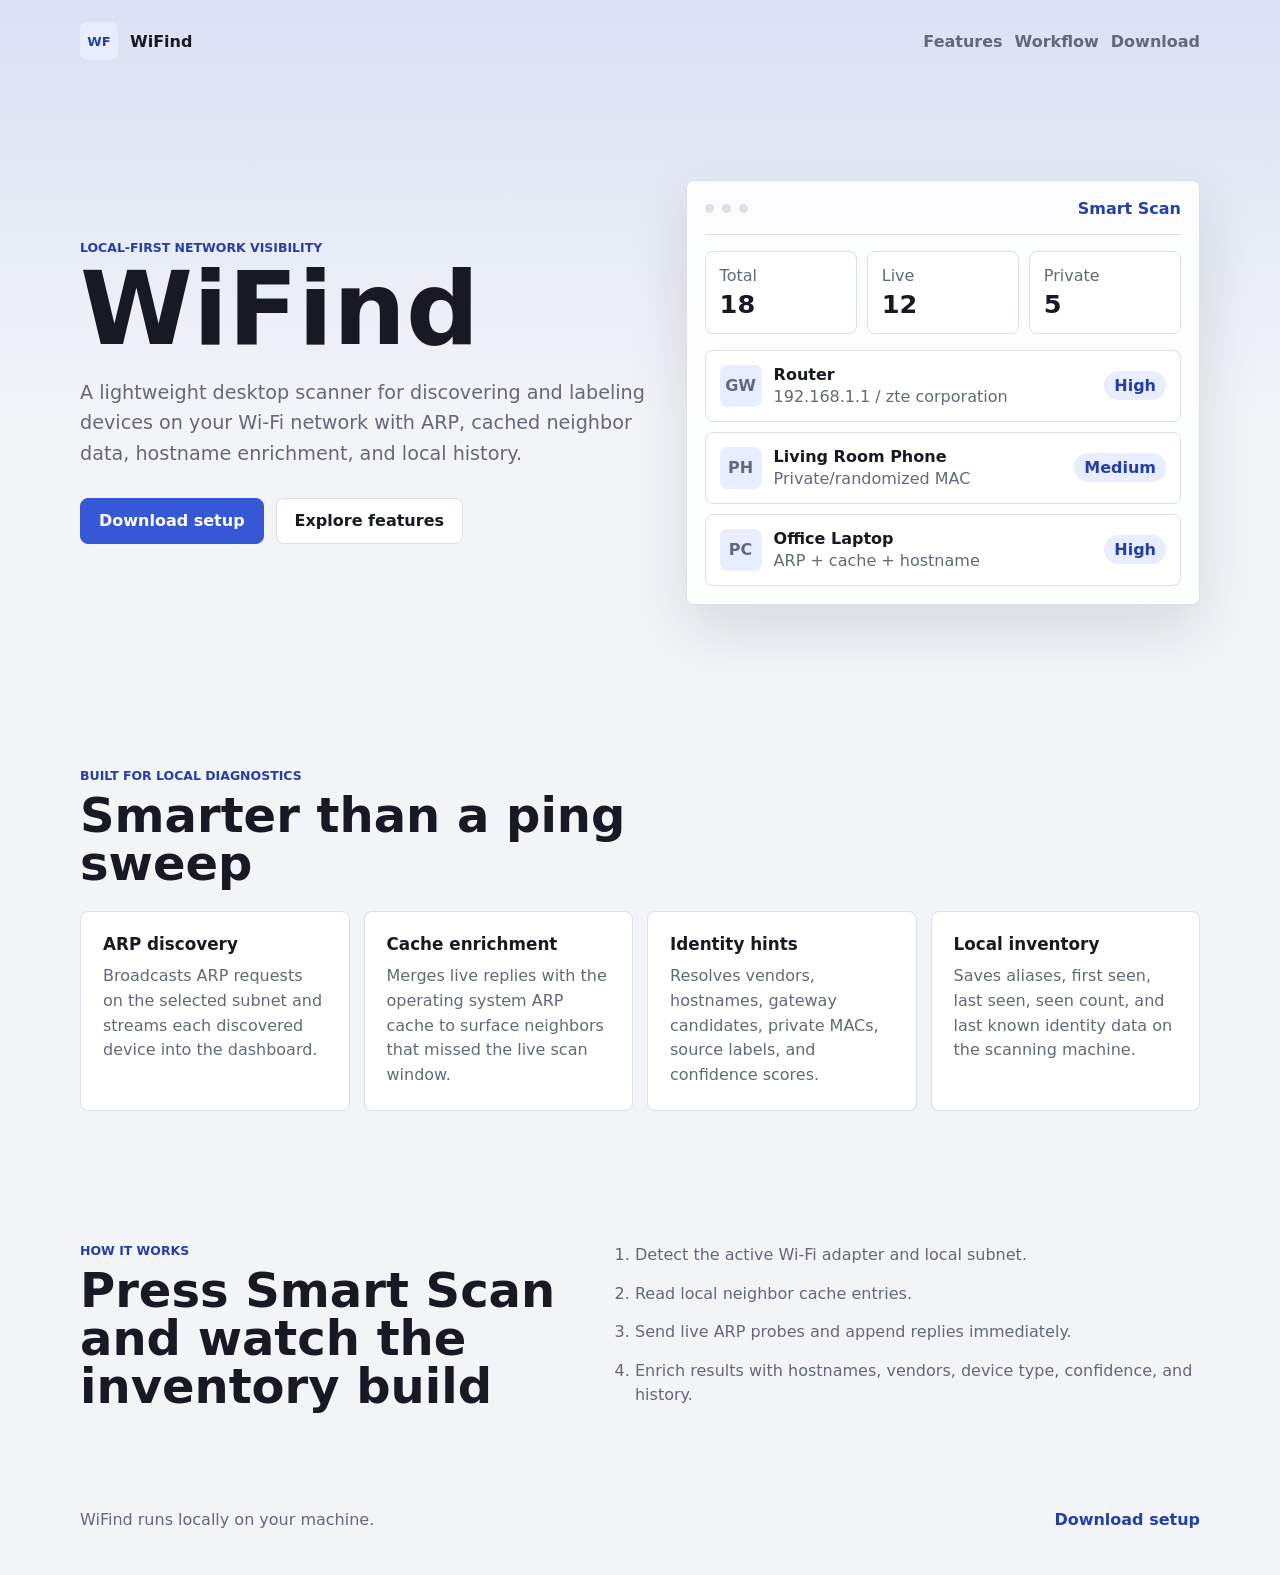
==== docs/index.html @ 8bd0aa79 "Add GitHub Pages product site" ====
<!doctype html>
<html lang="en">
  <head>
    <meta charset="utf-8">
    <meta name="viewport" content="width=device-width, initial-scale=1">
    <meta name="description" content="WiFind is a local-first Wi-Fi device inventory scanner using ARP, local cache enrichment, and device history.">
    <title>WiFind - Local Wi-Fi Device Inventory</title>
    <link rel="stylesheet" href="assets/site.css">
  </head>
  <body>
    <header class="site-header">
      <a class="brand" href="index.html" aria-label="WiFind home">
        <span class="brand-mark">WF</span>
        <span>WiFind</span>
      </a>
      <nav>
        <a href="#features">Features</a>
        <a href="#workflow">Workflow</a>
        <a href="download.html">Download</a>
      </nav>
    </header>

    <main>
      <section class="hero">
        <div class="hero-copy">
          <p class="eyebrow">Local-first network visibility</p>
          <h1>WiFind</h1>
          <p class="lede">A lightweight desktop scanner for discovering and labeling devices on your Wi-Fi network with ARP, cached neighbor data, hostname enrichment, and local history.</p>
          <div class="hero-actions">
            <a class="button primary" href="download.html">Download setup</a>
            <a class="button secondary" href="#features">Explore features</a>
          </div>
        </div>

        <div class="product-preview" aria-label="WiFind dashboard preview">
          <div class="preview-top">
            <span class="preview-dot"></span>
            <span class="preview-dot"></span>
            <span class="preview-dot"></span>
            <strong>Smart Scan</strong>
          </div>
          <div class="preview-metrics">
            <div><span>Total</span><strong>18</strong></div>
            <div><span>Live</span><strong>12</strong></div>
            <div><span>Private</span><strong>5</strong></div>
          </div>
          <div class="preview-device">
            <span class="device-glyph">GW</span>
            <div>
              <strong>Router</strong>
              <span>192.168.1.1 / zte corporation</span>
            </div>
            <em>High</em>
          </div>
          <div class="preview-device">
            <span class="device-glyph">PH</span>
            <div>
              <strong>Living Room Phone</strong>
              <span>Private/randomized MAC</span>
            </div>
            <em>Medium</em>
          </div>
          <div class="preview-device">
            <span class="device-glyph">PC</span>
            <div>
              <strong>Office Laptop</strong>
              <span>ARP + cache + hostname</span>
            </div>
            <em>High</em>
          </div>
        </div>
      </section>

      <section id="features" class="section">
        <div class="section-heading">
          <p class="eyebrow">Built for local diagnostics</p>
          <h2>Smarter than a ping sweep</h2>
        </div>
        <div class="feature-grid">
          <article>
            <h3>ARP discovery</h3>
            <p>Broadcasts ARP requests on the selected subnet and streams each discovered device into the dashboard.</p>
          </article>
          <article>
            <h3>Cache enrichment</h3>
            <p>Merges live replies with the operating system ARP cache to surface neighbors that missed the live scan window.</p>
          </article>
          <article>
            <h3>Identity hints</h3>
            <p>Resolves vendors, hostnames, gateway candidates, private MACs, source labels, and confidence scores.</p>
          </article>
          <article>
            <h3>Local inventory</h3>
            <p>Saves aliases, first seen, last seen, seen count, and last known identity data on the scanning machine.</p>
          </article>
        </div>
      </section>

      <section id="workflow" class="section split">
        <div>
          <p class="eyebrow">How it works</p>
          <h2>Press Smart Scan and watch the inventory build</h2>
        </div>
        <ol class="steps">
          <li>Detect the active Wi-Fi adapter and local subnet.</li>
          <li>Read local neighbor cache entries.</li>
          <li>Send live ARP probes and append replies immediately.</li>
          <li>Enrich results with hostnames, vendors, device type, confidence, and history.</li>
        </ol>
      </section>
    </main>

    <footer>
      <span>WiFind runs locally on your machine.</span>
      <a href="download.html">Download setup</a>
    </footer>
  </body>
</html>
---- docs/assets/site.css ----
:root {
  --bg: #f2f4f8;
  --panel: #ffffff;
  --ink: #171a24;
  --muted: #61697a;
  --line: #dbe0ea;
  --primary: #3657d6;
  --primary-2: #253fa7;
  --primary-soft: #e8edff;
  --amber: #b7791f;
  --shadow: 0 24px 60px rgba(23, 26, 36, 0.12);
  --radius: 8px;
  font-family: Inter, ui-sans-serif, system-ui, -apple-system, BlinkMacSystemFont, "Segoe UI", sans-serif;
}

* {
  box-sizing: border-box;
}

body {
  min-width: 320px;
  margin: 0;
  color: var(--ink);
  background:
    linear-gradient(180deg, rgba(54, 87, 214, 0.12), transparent 420px),
    var(--bg);
}

a {
  color: inherit;
}

.site-header,
main,
footer {
  width: min(1120px, calc(100vw - 32px));
  margin: 0 auto;
}

.site-header {
  display: flex;
  align-items: center;
  justify-content: space-between;
  gap: 20px;
  padding: 22px 0;
}

.brand,
nav,
.hero-actions,
.download-actions {
  display: flex;
  align-items: center;
  gap: 12px;
}

.brand {
  text-decoration: none;
  font-weight: 900;
}

.brand-mark {
  display: grid;
  width: 38px;
  height: 38px;
  place-items: center;
  border-radius: var(--radius);
  color: var(--primary-2);
  background: var(--primary-soft);
  font-size: 0.82rem;
}

nav a {
  color: var(--muted);
  text-decoration: none;
  font-weight: 750;
}

nav a:hover {
  color: var(--primary-2);
}

.hero,
.download-hero {
  display: grid;
  grid-template-columns: minmax(0, 1fr) minmax(360px, 0.9fr);
  gap: 34px;
  align-items: center;
  min-height: 620px;
  padding: 42px 0;
}

.download-hero {
  display: block;
  min-height: auto;
  max-width: 760px;
  padding: 78px 0 48px;
}

.eyebrow {
  margin: 0 0 8px;
  color: var(--primary-2);
  font-size: 0.78rem;
  font-weight: 900;
  letter-spacing: 0;
  text-transform: uppercase;
}

h1,
h2,
h3,
p {
  margin: 0;
  letter-spacing: 0;
}

h1 {
  font-size: clamp(3rem, 8vw, 6.8rem);
  line-height: 0.9;
}

h2 {
  font-size: clamp(1.8rem, 4vw, 3rem);
  line-height: 1;
}

h3 {
  font-size: 1.05rem;
}

.lede {
  max-width: 640px;
  margin-top: 22px;
  color: var(--muted);
  font-size: 1.2rem;
  line-height: 1.6;
}

.hero-actions,
.download-actions {
  margin-top: 28px;
}

.button {
  display: inline-flex;
  min-height: 46px;
  align-items: center;
  justify-content: center;
  border: 1px solid var(--line);
  border-radius: var(--radius);
  padding: 0 18px;
  text-decoration: none;
  font-weight: 850;
}

.button.primary {
  color: #ffffff;
  border-color: var(--primary);
  background: var(--primary);
}

.button.primary:hover {
  background: var(--primary-2);
}

.button.secondary {
  background: #ffffff;
}

.product-preview {
  padding: 18px;
  border: 1px solid var(--line);
  border-radius: var(--radius);
  background: rgba(255, 255, 255, 0.88);
  box-shadow: var(--shadow);
}

.preview-top {
  display: flex;
  align-items: center;
  gap: 8px;
  padding-bottom: 16px;
  border-bottom: 1px solid var(--line);
}

.preview-dot {
  width: 9px;
  height: 9px;
  border-radius: 999px;
  background: var(--line);
}

.preview-top strong {
  margin-left: auto;
  color: var(--primary-2);
}

.preview-metrics {
  display: grid;
  grid-template-columns: repeat(3, minmax(0, 1fr));
  gap: 10px;
  margin: 16px 0;
}

.preview-metrics div,
.preview-device,
.feature-grid article,
.callout {
  border: 1px solid var(--line);
  border-radius: var(--radius);
  background: var(--panel);
}

.preview-metrics div {
  padding: 14px;
}

.preview-metrics span,
.preview-device span,
.feature-grid p,
footer {
  color: var(--muted);
}

.preview-metrics strong {
  display: block;
  margin-top: 4px;
  font-size: 1.6rem;
}

.preview-device {
  display: grid;
  grid-template-columns: 42px minmax(0, 1fr) auto;
  gap: 12px;
  align-items: center;
  padding: 14px;
}

.preview-device + .preview-device {
  margin-top: 10px;
}

.device-glyph {
  display: grid;
  width: 42px;
  height: 42px;
  place-items: center;
  border-radius: var(--radius);
  color: var(--primary-2);
  background: var(--primary-soft);
  font-weight: 900;
}

.preview-device span:not(.device-glyph) {
  display: block;
  overflow: hidden;
  margin-top: 3px;
  text-overflow: ellipsis;
  white-space: nowrap;
}

.preview-device em {
  border-radius: 999px;
  padding: 5px 10px;
  color: var(--primary-2);
  background: var(--primary-soft);
  font-style: normal;
  font-weight: 850;
}

.section {
  padding: 66px 0;
}

.section-heading {
  max-width: 640px;
  margin-bottom: 24px;
}

.feature-grid {
  display: grid;
  grid-template-columns: repeat(4, minmax(0, 1fr));
  gap: 14px;
}

.feature-grid.two {
  grid-template-columns: repeat(2, minmax(0, 1fr));
}

.feature-grid article {
  padding: 22px;
}

.feature-grid p {
  margin-top: 10px;
  line-height: 1.55;
}

.split {
  display: grid;
  grid-template-columns: minmax(0, 0.85fr) minmax(0, 1fr);
  gap: 34px;
}

.steps {
  display: grid;
  gap: 12px;
  margin: 0;
  padding-left: 22px;
  color: var(--muted);
  line-height: 1.55;
}

.steps.compact {
  margin-top: 14px;
}

.callout {
  padding: 26px;
}

.callout p {
  margin-top: 10px;
  color: var(--muted);
}

footer {
  display: flex;
  justify-content: space-between;
  gap: 20px;
  padding: 34px 0 46px;
}

footer a {
  color: var(--primary-2);
  font-weight: 850;
  text-decoration: none;
}

@media (max-width: 880px) {
  .hero,
  .split,
  .feature-grid,
  .feature-grid.two {
    grid-template-columns: 1fr;
  }

  .hero {
    min-height: auto;
  }
}

@media (max-width: 640px) {
  .site-header,
  footer,
  nav,
  .hero-actions,
  .download-actions {
    align-items: stretch;
    flex-direction: column;
  }

  .site-header {
    align-items: flex-start;
  }
}
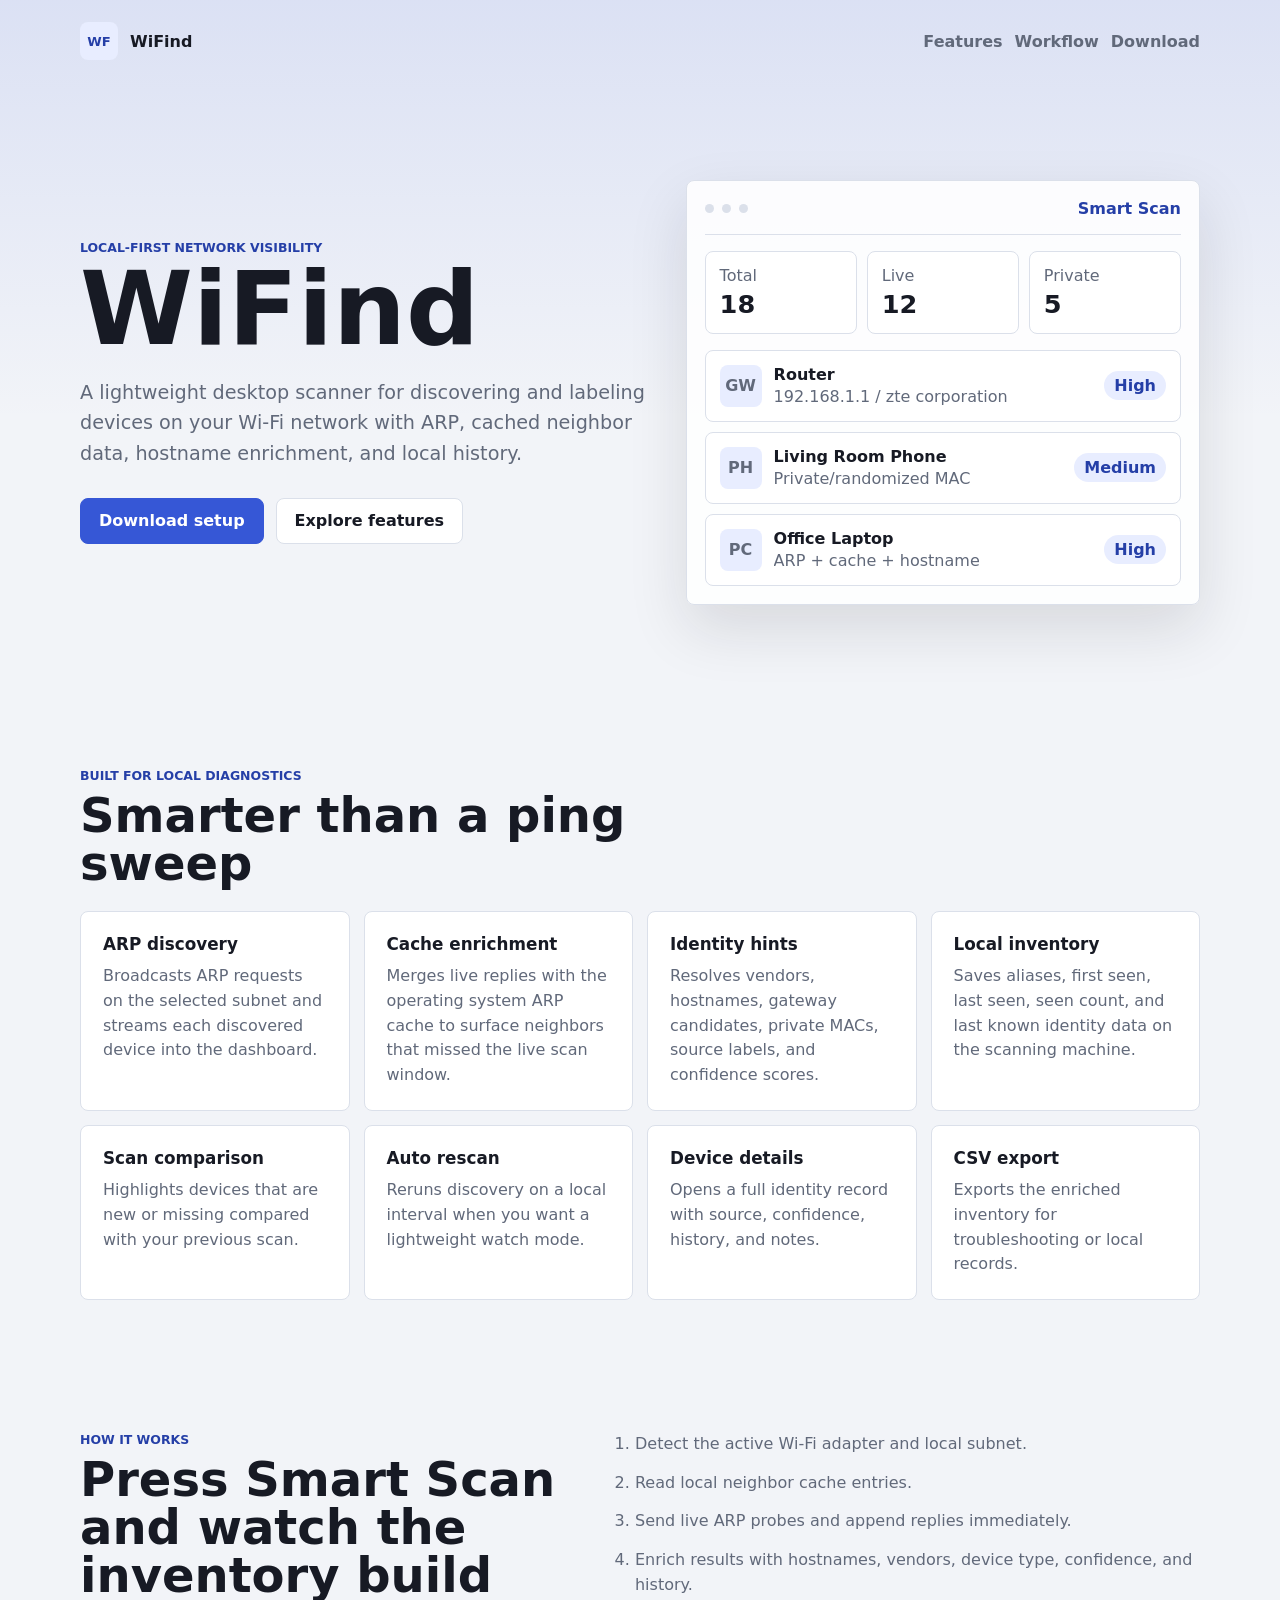
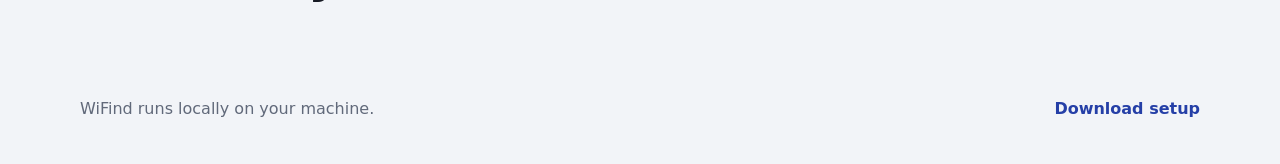
==== commit 2159f0fc: "Add production dashboard controls" ====
--- a/docs/index.html
+++ b/docs/index.html
@@ -93,6 +93,22 @@
             <h3>Local inventory</h3>
             <p>Saves aliases, first seen, last seen, seen count, and last known identity data on the scanning machine.</p>
           </article>
+          <article>
+            <h3>Scan comparison</h3>
+            <p>Highlights devices that are new or missing compared with your previous scan.</p>
+          </article>
+          <article>
+            <h3>Auto rescan</h3>
+            <p>Reruns discovery on a local interval when you want a lightweight watch mode.</p>
+          </article>
+          <article>
+            <h3>Device details</h3>
+            <p>Opens a full identity record with source, confidence, history, and notes.</p>
+          </article>
+          <article>
+            <h3>CSV export</h3>
+            <p>Exports the enriched inventory for troubleshooting or local records.</p>
+          </article>
         </div>
       </section>
 
